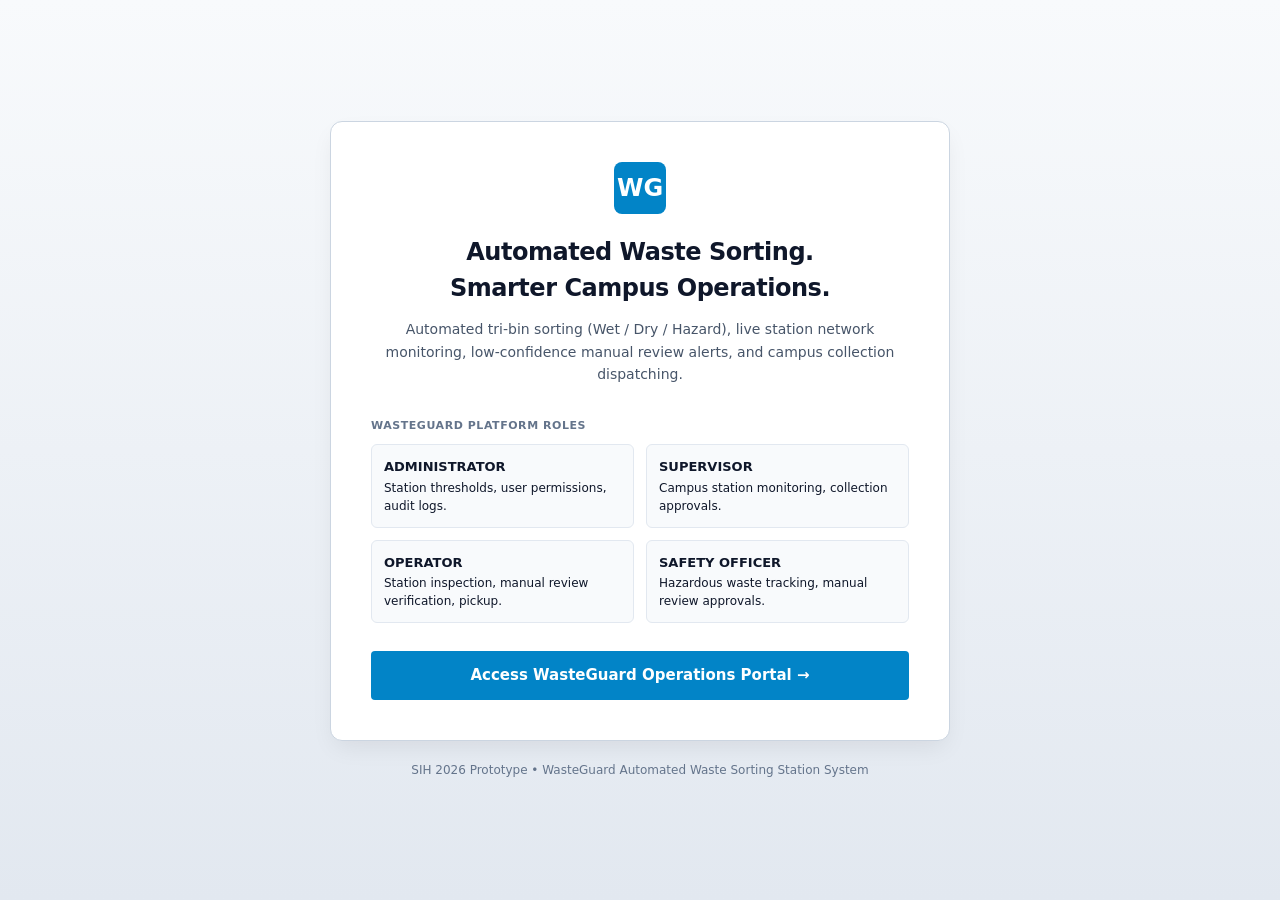
==== frontend/index.html @ cd0b7ce3 "Update WasteGuard dashboard concept to 5 campus stations" ====
<!DOCTYPE html>
<html lang="en">
<head>
  <meta charset="UTF-8">
  <meta name="viewport" content="width=device-width, initial-scale=1.0">
  <title>WasteGuard | Campus Automated Waste Sorting & Station Network</title>
  <link rel="stylesheet" href="css/global.css">
  <link rel="stylesheet" href="css/responsive.css">
  <style>
    .landing-body {
      min-height: 100vh;
      display: flex;
      flex-direction: column;
      justify-content: center;
      align-items: center;
      background: linear-gradient(180deg, #f8fafc 0%, #e2e8f0 100%);
      padding: 24px;
    }
    .landing-card {
      max-width: 620px;
      width: 100%;
      background: #ffffff;
      border: 1px solid #cbd5e1;
      border-radius: 12px;
      padding: 40px;
      box-shadow: 0 10px 25px -5px rgba(0, 0, 0, 0.08);
      text-align: center;
    }
    .landing-logo {
      display: inline-flex;
      align-items: center;
      justify-content: center;
      width: 52px;
      height: 52px;
      background: #0284c7;
      color: #ffffff;
      font-weight: 800;
      font-size: 24px;
      border-radius: 8px;
      margin-bottom: 20px;
    }
    .landing-title {
      font-size: 24px;
      font-weight: 800;
      color: #0f172a;
      letter-spacing: -0.02em;
      margin-bottom: 12px;
    }
    .landing-subtitle {
      font-size: 14px;
      color: #475569;
      line-height: 1.6;
      margin-bottom: 32px;
    }
    .role-grid {
      display: grid;
      grid-template-columns: repeat(2, 1fr);
      gap: 12px;
      margin-bottom: 28px;
      text-align: left;
    }
    .role-card {
      border: 1px solid #e2e8f0;
      border-radius: 6px;
      padding: 12px;
      background: #f8fafc;
      font-size: 12px;
    }
    .role-card strong {
      display: block;
      color: #0f172a;
      font-size: 13px;
      margin-bottom: 2px;
    }
  </style>
</head>
<body class="landing-body">
  <div class="landing-card">
    <div class="landing-logo">WG</div>
    <h1 class="landing-title">Automated Waste Sorting.<br>Smarter Campus Operations.</h1>
    <p class="landing-subtitle">
      Automated tri-bin sorting (Wet / Dry / Hazard), live station network monitoring, low-confidence manual review alerts, and campus collection dispatching.
    </p>

    <div style="text-align:left; font-size:11px; font-weight:700; text-transform:uppercase; color:#64748b; margin-bottom:10px; letter-spacing:0.05em;">
      WASTEGUARD PLATFORM ROLES
    </div>
    <div class="role-grid">
      <div class="role-card">
        <strong>ADMINISTRATOR</strong>
        Station thresholds, user permissions, audit logs.
      </div>
      <div class="role-card">
        <strong>SUPERVISOR</strong>
        Campus station monitoring, collection approvals.
      </div>
      <div class="role-card">
        <strong>OPERATOR</strong>
        Station inspection, manual review verification, pickup.
      </div>
      <div class="role-card">
        <strong>SAFETY OFFICER</strong>
        Hazardous waste tracking, manual review approvals.
      </div>
    </div>

    <a href="login.html" class="btn btn-primary btn-lg" style="width:100%;">
      Access WasteGuard Operations Portal →
    </a>
  </div>

  <div style="margin-top:20px; font-size:12px; color:#64748b;">
    SIH 2026 Prototype • WasteGuard Automated Waste Sorting Station System
  </div>
</body>
</html>
---- frontend/css/global.css ----
/* HazGuard Clinical Design System - Global CSS */
:root {
  /* Surface & Background Palette */
  --bg-main: #f8fafc;
  --bg-surface: #ffffff;
  --bg-sidebar: #0f172a;
  --bg-header: #ffffff;
  
  /* Text Colors */
  --text-primary: #0f172a;
  --text-secondary: #475569;
  --text-muted: #94a3b8;
  --text-inverse: #ffffff;

  /* Clinical Accents & System Colors */
  --accent-teal: #0284c7;
  --accent-teal-hover: #0369a1;
  --accent-teal-light: #e0f2fe;
  
  /* Operational Status Colors */
  --status-critical: #dc2626;
  --status-critical-bg: #fee2e2;
  --status-critical-border: #fca5a5;

  --status-high: #ea580c;
  --status-high-bg: #ffedd5;
  --status-high-border: #fdba74;

  --status-medium: #d97706;
  --status-medium-bg: #fef3c7;
  --status-medium-border: #fcd34d;

  --status-low: #16a34a;
  --status-low-bg: #dcfce7;
  --status-low-border: #86efac;

  --status-offline: #64748b;
  --status-offline-bg: #f1f5f9;
  --status-offline-border: #cbd5e1;

  /* Border & Shadows */
  --border-light: #e2e8f0;
  --border-medium: #cbd5e1;
  --shadow-sm: 0 1px 2px 0 rgba(0, 0, 0, 0.05);
  --shadow-md: 0 4px 6px -1px rgba(0, 0, 0, 0.06), 0 2px 4px -1px rgba(0, 0, 0, 0.04);
  --radius-sm: 4px;
  --radius-md: 8px;
  --radius-lg: 12px;
  --radius-full: 9999px;

  /* Typography */
  --font-sans: 'Inter', system-ui, -apple-system, BlinkMacSystemFont, "Segoe UI", Roboto, "Helvetica Neue", Arial, sans-serif;
  --font-mono: ui-monospace, SFMono-Regular, Menlo, Monaco, Consolas, monospace;
}

*, *::before, *::after {
  box-sizing: border-box;
  margin: 0;
  padding: 0;
}

body {
  font-family: var(--font-sans);
  background-color: var(--bg-main);
  color: var(--text-primary);
  line-height: 1.5;
  font-size: 14px;
  -webkit-font-smoothing: antialiased;
}

a {
  color: var(--accent-teal);
  text-decoration: none;
}

a:hover {
  text-decoration: underline;
}

button, input, select, textarea {
  font-family: inherit;
  font-size: inherit;
}

/* Operational Status Badges */
.badge {
  display: inline-flex;
  align-items: center;
  gap: 6px;
  padding: 4px 10px;
  border-radius: var(--radius-sm);
  font-size: 12px;
  font-weight: 600;
  letter-spacing: 0.02em;
  text-transform: uppercase;
  border: 1px solid transparent;
  white-space: nowrap;
}

.badge-critical {
  background-color: var(--status-critical-bg);
  color: var(--status-critical);
  border-color: var(--status-critical-border);
}

.badge-high {
  background-color: var(--status-high-bg);
  color: var(--status-high);
  border-color: var(--status-high-border);
}

.badge-medium {
  background-color: var(--status-medium-bg);
  color: var(--status-medium);
  border-color: var(--status-medium-border);
}

.badge-low {
  background-color: var(--status-low-bg);
  color: var(--status-low);
  border-color: var(--status-low-border);
}

.badge-offline {
  background-color: var(--status-offline-bg);
  color: var(--status-offline);
  border-color: var(--status-offline-border);
}

.badge-dot {
  width: 8px;
  height: 8px;
  border-radius: 50%;
  background-color: currentColor;
}

/* Card Surface Container */
.card {
  background-color: var(--bg-surface);
  border: 1px solid var(--border-light);
  border-radius: var(--radius-md);
  box-shadow: var(--shadow-sm);
  padding: 20px;
}

.card-header {
  display: flex;
  justify-content: space-between;
  align-items: center;
  margin-bottom: 16px;
  padding-bottom: 12px;
  border-bottom: 1px solid var(--border-light);
}

.card-title {
  font-size: 16px;
  font-weight: 600;
  color: var(--text-primary);
  display: flex;
  align-items: center;
  gap: 8px;
}

.card-subtitle {
  font-size: 12px;
  color: var(--text-secondary);
  margin-top: 2px;
}

/* Button System */
.btn {
  display: inline-flex;
  align-items: center;
  justify-content: center;
  gap: 8px;
  padding: 8px 16px;
  border-radius: var(--radius-sm);
  font-size: 13px;
  font-weight: 600;
  cursor: pointer;
  border: 1px solid transparent;
  transition: background-color 0.15s ease, border-color 0.15s ease;
}

.btn-primary {
  background-color: var(--accent-teal);
  color: var(--text-inverse);
}
.btn-primary:hover {
  background-color: var(--accent-teal-hover);
}

.btn-danger {
  background-color: var(--status-critical);
  color: var(--text-inverse);
}
.btn-danger:hover {
  background-color: #b91c1c;
}

.btn-warning {
  background-color: var(--status-high);
  color: var(--text-inverse);
}
.btn-warning:hover {
  background-color: #c2410c;
}

.btn-secondary {
  background-color: #f1f5f9;
  color: var(--text-primary);
  border-color: var(--border-medium);
}
.btn-secondary:hover {
  background-color: #e2e8f0;
}

.btn-sm {
  padding: 4px 10px;
  font-size: 12px;
}

.btn-lg {
  padding: 12px 24px;
  font-size: 15px;
}

/* Form Controls */
.form-group {
  margin-bottom: 16px;
}

.form-label {
  display: block;
  font-size: 13px;
  font-weight: 600;
  color: var(--text-primary);
  margin-bottom: 6px;
}

.form-control {
  width: 100%;
  padding: 8px 12px;
  font-size: 14px;
  border: 1px solid var(--border-medium);
  border-radius: var(--radius-sm);
  background-color: var(--bg-surface);
  color: var(--text-primary);
  transition: border-color 0.15s ease;
}

.form-control:focus {
  outline: none;
  border-color: var(--accent-teal);
  box-shadow: 0 0 0 3px var(--accent-teal-light);
}

/* Utility Helpers */
.text-muted { color: var(--text-muted); }
.text-danger { color: var(--status-critical); }
.text-warning { color: var(--status-high); }
.text-success { color: var(--status-low); }
.font-mono { font-family: var(--font-mono); }
.flex-between { display: flex; justify-content: space-between; align-items: center; }
.gap-8 { gap: 8px; }
.gap-16 { gap: 16px; }
---- frontend/css/responsive.css ----
/* HazGuard Responsive Media Queries */

@media (max-width: 900px) {
  .app-container {
    flex-direction: column;
  }

  .sidebar {
    width: 100%;
    height: auto;
  }

  .sidebar-nav {
    flex-direction: row;
    overflow-x: auto;
    padding: 8px 16px;
  }

  .nav-section-title {
    display: none;
  }

  .nav-item {
    white-space: nowrap;
    padding: 8px 12px;
  }

  .page-content {
    padding: 16px;
  }

  .kpi-grid {
    grid-template-columns: repeat(2, 1fr);
  }
}

@media (max-width: 600px) {
  .kpi-grid {
    grid-template-columns: 1fr;
  }

  .top-header {
    padding: 0 16px;
  }

  .user-info-text {
    display: none;
  }
}
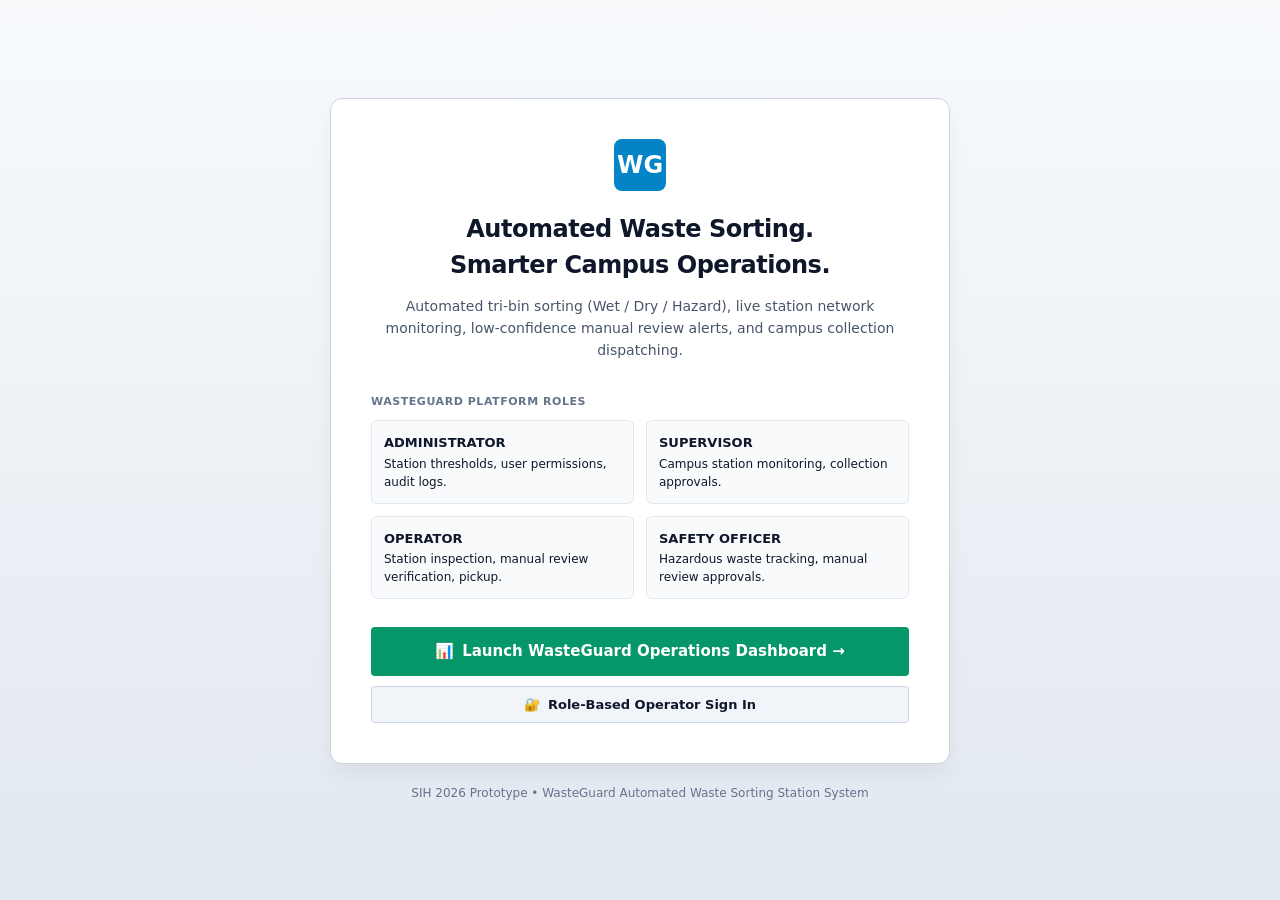
==== commit 49309d2f: "Enhance WasteGuard: restore gas sensor telemetry, add ESP32 Wi-Fi firmware integration, and moderniz" ====
--- a/frontend/index.html
+++ b/frontend/index.html
@@ -104,9 +104,14 @@
       </div>
     </div>
 
-    <a href="login.html" class="btn btn-primary btn-lg" style="width:100%;">
-      Access WasteGuard Operations Portal →
-    </a>
+    <div style="display:flex; flex-direction:column; gap:10px;">
+      <a href="dashboard.html" class="btn btn-primary btn-lg" style="width:100%; text-decoration:none; display:flex; justify-content:center; align-items:center; gap:8px;">
+        <span>📊</span> Launch WasteGuard Operations Dashboard →
+      </a>
+      <a href="login.html" class="btn btn-secondary" style="width:100%; text-decoration:none; display:flex; justify-content:center; align-items:center; gap:8px;">
+        <span>🔐</span> Role-Based Operator Sign In
+      </a>
+    </div>
   </div>
 
   <div style="margin-top:20px; font-size:12px; color:#64748b;">
--- a/frontend/css/global.css
+++ b/frontend/css/global.css
@@ -3,7 +3,8 @@
   /* Surface & Background Palette */
   --bg-main: #f8fafc;
   --bg-surface: #ffffff;
-  --bg-sidebar: #0f172a;
+  --bg-sidebar: #0e1a14;
+  --sidebar-border: #1a2f24;
   --bg-header: #ffffff;
   
   /* Text Colors */
@@ -12,10 +13,23 @@
   --text-muted: #94a3b8;
   --text-inverse: #ffffff;
 
-  /* Clinical Accents & System Colors */
-  --accent-teal: #0284c7;
-  --accent-teal-hover: #0369a1;
-  --accent-teal-light: #e0f2fe;
+  /* Industrial Emerald & System Accents */
+  --accent-teal: #059669;
+  --accent-teal-hover: #047857;
+  --accent-teal-light: #ecfdf5;
+
+  /* Waste Stream Brand Colors */
+  --stream-dry: #0284c7;
+  --stream-dry-bg: #f0f9ff;
+  --stream-dry-border: #bae6fd;
+
+  --stream-wet: #16a34a;
+  --stream-wet-bg: #f0fdf4;
+  --stream-wet-border: #bbf7d0;
+
+  --stream-hazard: #dc2626;
+  --stream-hazard-bg: #fef2f2;
+  --stream-hazard-border: #fecaca;
   
   /* Operational Status Colors */
   --status-critical: #dc2626;
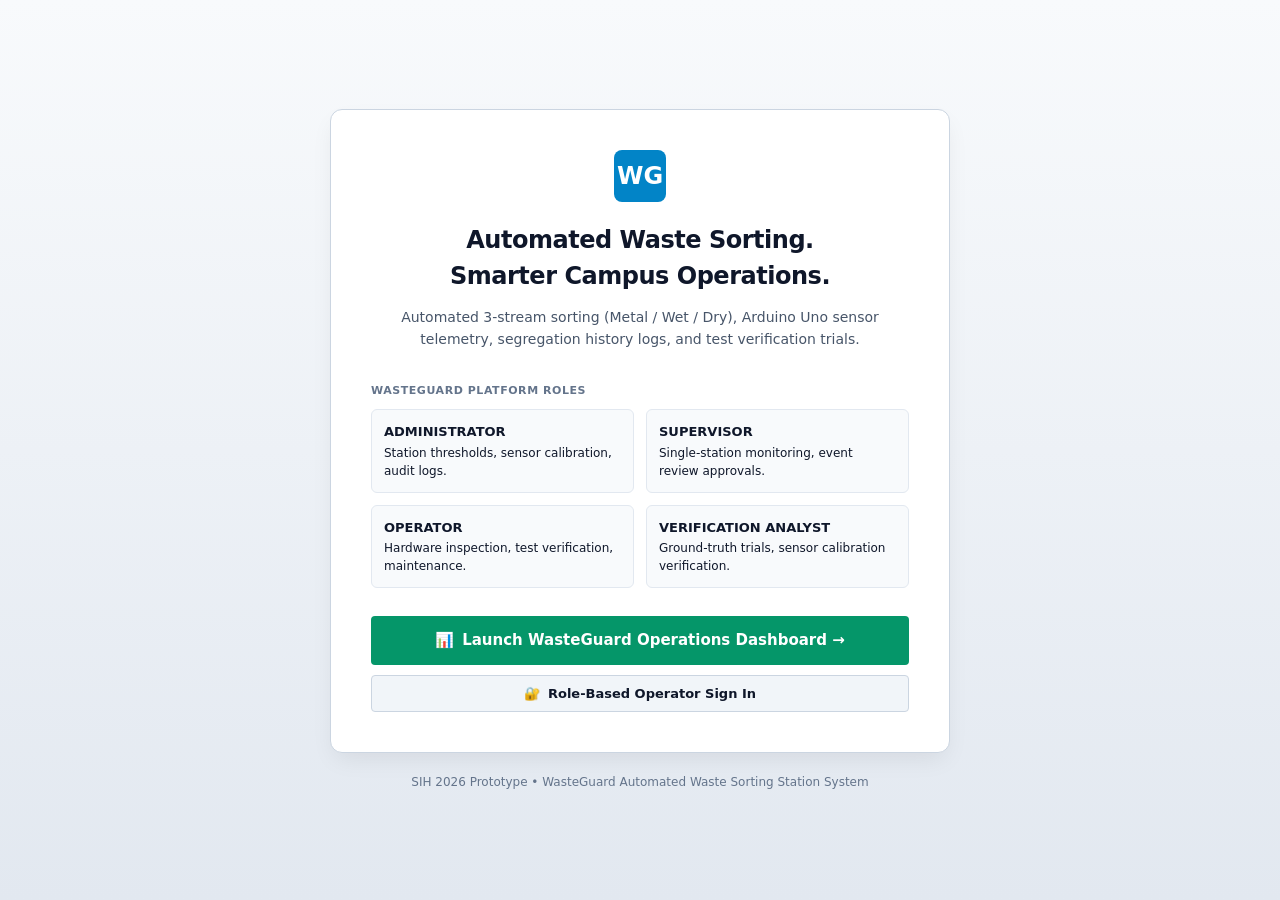
==== commit b5774801: "Redesign WasteGuard single-station prototype: 3 categories (Metal/Wet/Dry), live Wi-Fi telemetry, cl" ====
--- a/frontend/index.html
+++ b/frontend/index.html
@@ -79,7 +79,7 @@
     <div class="landing-logo">WG</div>
     <h1 class="landing-title">Automated Waste Sorting.<br>Smarter Campus Operations.</h1>
     <p class="landing-subtitle">
-      Automated tri-bin sorting (Wet / Dry / Hazard), live station network monitoring, low-confidence manual review alerts, and campus collection dispatching.
+      Automated 3-stream sorting (Metal / Wet / Dry), Arduino Uno sensor telemetry, segregation history logs, and test verification trials.
     </p>
 
     <div style="text-align:left; font-size:11px; font-weight:700; text-transform:uppercase; color:#64748b; margin-bottom:10px; letter-spacing:0.05em;">
@@ -88,19 +88,19 @@
     <div class="role-grid">
       <div class="role-card">
         <strong>ADMINISTRATOR</strong>
-        Station thresholds, user permissions, audit logs.
+        Station thresholds, sensor calibration, audit logs.
       </div>
       <div class="role-card">
         <strong>SUPERVISOR</strong>
-        Campus station monitoring, collection approvals.
+        Single-station monitoring, event review approvals.
       </div>
       <div class="role-card">
         <strong>OPERATOR</strong>
-        Station inspection, manual review verification, pickup.
+        Hardware inspection, test verification, maintenance.
       </div>
       <div class="role-card">
-        <strong>SAFETY OFFICER</strong>
-        Hazardous waste tracking, manual review approvals.
+        <strong>VERIFICATION ANALYST</strong>
+        Ground-truth trials, sensor calibration verification.
       </div>
     </div>
 
--- a/frontend/css/global.css
+++ b/frontend/css/global.css
@@ -27,9 +27,9 @@
   --stream-wet-bg: #f0fdf4;
   --stream-wet-border: #bbf7d0;
 
-  --stream-hazard: #dc2626;
-  --stream-hazard-bg: #fef2f2;
-  --stream-hazard-border: #fecaca;
+  --stream-metal: #475569;
+  --stream-metal-bg: #f8fafc;
+  --stream-metal-border: #cbd5e1;
   
   /* Operational Status Colors */
   --status-critical: #dc2626;
